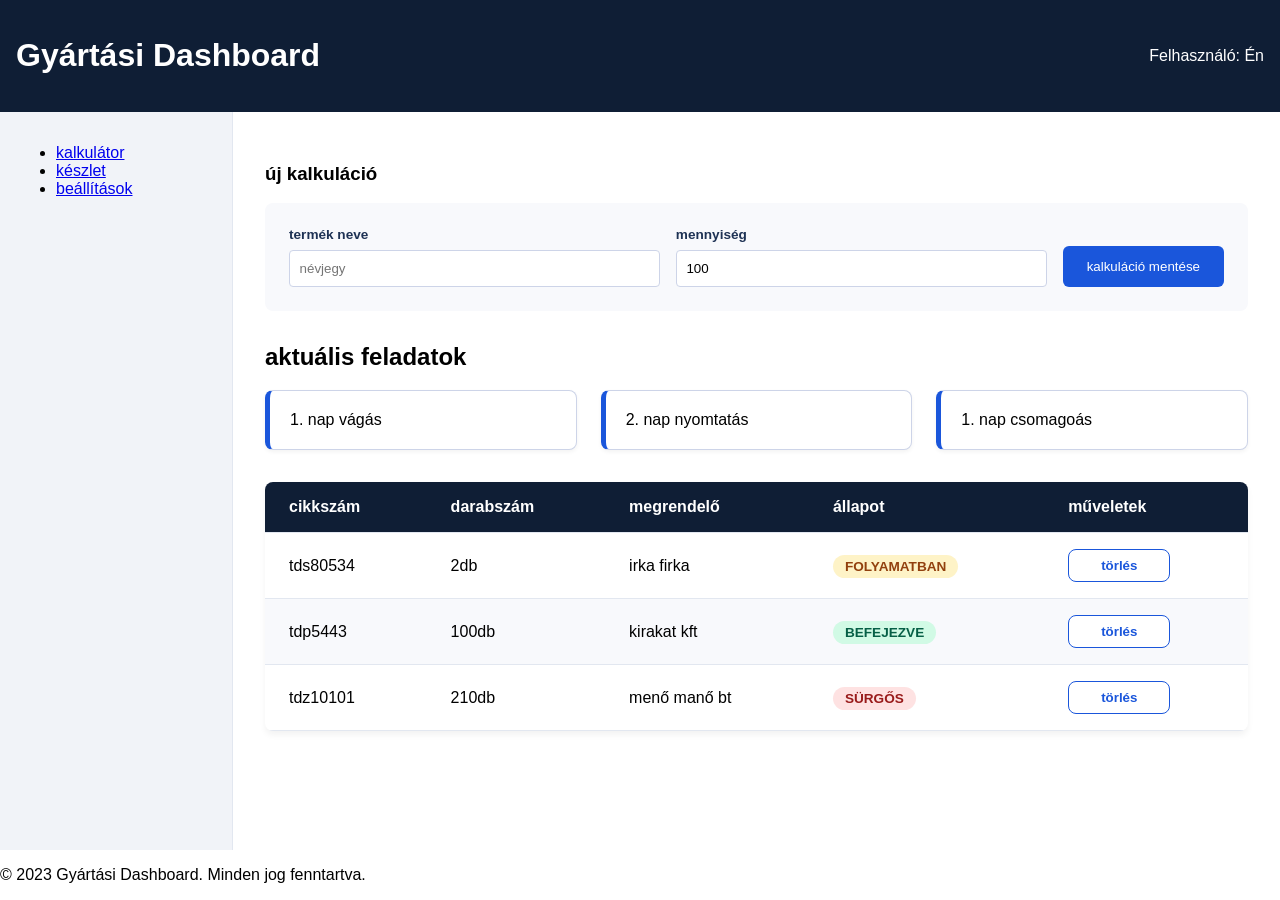
==== 1.6/index.html @ 465717ae "verzió 1.6" ====
<!DOCTYPE html>
<html lang="hu">
<head>
    <meta charset="UTF-8">
    <meta name="viewport" content="width=device-width, initial-scale=1.0">
    <title>tanulás 1.5</title>
    <link rel="stylesheet" href="style.css">
</head>
<body>
    <header>
        <h1>Gyártási Dashboard</h1>
        <nav>Felhasználó: Én</nav>
    </header>

    <main class="container">
        <aside class="sidebar">
            <ul>
                <li><a href="#">kalkulátor</a></li>
                <li><a href="#">készlet</a></li>
                <li><a href="#">beállítások</a></li>
            </ul>
        </aside>
        
        <section class="content">
            <div class="calculator-box">
            <h3>új kalkuláció</h3>
                <form class="calc-form">
                    <div class="input-group">
                        <label for="product-name">termék neve</label>
                        <input type="text" id="product-name" name="product-name" required placeholder="névjegy">
                    </div>

                    <div class="input-group">
                        <label for="quantity">mennyiség</label>
                        <input type="number" id="quantity" name="quantity" min="1" value="100">
                    </div>

                    <button class="btn-primary" type="submit">kalkuláció mentése</button>
                </form>
            </div>
            <h2>aktuális feladatok</h2>
            <div class="card-grid">
                <article class="card">1. nap vágás</article>
                <article class="card">2. nap nyomtatás</article>
                <article class="card">1. nap csomagoás</article>
            </div>

            <table class="production-table">
                <thead>
                    <tr>
                        <th>cikkszám</th>
                        <th>darabszám</th>
                        <th>megrendelő</th>
                        <th>állapot</th>
                        <th>műveletek</th>
                    </tr>
                </thead>
                <tbody>
                    <tr>
                        <td>tds80534</td>
                        <td>2db</td>
                        <td>irka firka</td>
                        <td><span class="status status-pending">folyamatban</span></td>
                        <td><button class="btn-outline">törlés</button></td>
                    </tr>
                    <tr>
                        <td>tdp5443</td>
                        <td>100db</td>
                        <td>kirakat kft</td>
                        <td><span class="status status-complete">befejezve</span></td>
                        <td><button class="btn-outline">törlés</button></td>
                    </tr>
                    <tr>
                        <td>tdz10101</td>
                        <td>210db</td>
                        <td>menő manő bt</td>
                        <td><span class="status status-urgent">sürgős</span></td>
                        <td><button class="btn-outline">törlés</button></td>
                    </tr>
                </tbody>
            </table>

        </section>
    </main>
    <footer>
        <p>&copy; 2023 Gyártási Dashboard. Minden jog fenntartva.</p>
    </footer>
</body>
</html>
---- 1.6/style.css ----
:root{
    --primary-blue: #1a56db;
    --primary-green: #d1fae5;
    --bg-light:#f8f9fc;
}

body{
    margin: 0;
    font-family: sans-serif;
    display: flex;
    flex-direction: column;
    min-height: 100vh;
}
header{
    background-color: #0f1e35;
    color: white;
    padding: 1rem;
    display: flex;
    justify-content: space-between;
    align-items: center;
}

.container{
    display: flex;
    flex: 1;
}

.sidebar{
    width: 200px;
    background-color: #f1f3f8;
    padding: 1rem;
    border-right: 1px solid #e2e7f0;;
}
.content{
    flex: 1;
    padding: 2rem;
}
.card-grid{
    display: grid;
    grid-template-columns: repeat(3, 1fr);
    gap: 1.5rem;
    margin-top: 1rem;
}
.card{
    background: white;
    border: 1px solid #cdd4e8;
    padding: 20px;
    border-radius: 8px;
    box-shadow: 0 2px 4px rgba(0,0,0,0.05);
    border-left: 5px solid var(--primary-blue);
}

.calc-form{
    display: grid;
    grid-template-columns: 1fr 1fr auto;
    gap: 1rem;
    align-items: end;
    background: var(--bg-light);
    padding: 1.5rem;
    border-radius: 8px;
    margin-bottom: 2rem;
}

.input-group{
    display: flex;
    flex-direction: column;
    gap: 0.5rem;
}

.input-group label{
    font-weight: bold;
    font-size: 0.85rem;
    color: #1e3254;
}

input{
    padding: 0.6rem;
    border: 1px solid #cdd4e8;
    border-radius: 4px;
}

input:focus{
    outline: none;
    border-color: var(--primary-blue);
    box-shadow: 0 0 0 3px rgba(26,86,219,0.2);
    transition: all 1.3s ease;
}

.btn-primary{
    background-color: var(--primary-blue);
    color: white;
    border: none;
    padding: 0.8rem 1.5rem;
    border-radius: 6px;
}

.btn-primary:hover{
    background-color: #1647b5;
    transform: translateY(-1px);
}

.btn-primary:active{
    transform: translateY(0);
}

.production-table{
    width: 100%;
    border-collapse:collapse;
    background-color: white;
    border-radius: 8px;
    overflow:hidden;
    box-shadow: 0 4px 6px rgba(0,0,0,0.05);
    margin-top: 2rem;
}

.production-table thead{
    background-color: #0f1e35;
    color:white;
    text-align:left;
}

.production-table th,
.production-table td{
    padding: 1rem 1.5rem;
    border-bottom: 1px solid #e2e7f0;
}

.production-table tbody tr:nth-child(even){
    background-color: var(--bg-light);
}

.production-table tbody tr:hover{
    background-color: #edf2ff;
    transition: backgrouns-color 0.2s;
}

.status{
    padding:0.25rem 0.75rem;
    border-radius: 20px;
    font-size: 0.85rem;
    font-weight: bold;
    text-transform: uppercase;
}

.status-pending{
    background-color: #fef3c7;
    color: #92400e;
}

.status-complete{
    background-color: var(--primary-green);
    color: #065f46;
}

.status-urgent{
    background-color: #fee2e2;
    color: #991b1b;
}

.btn-outline{
    background-color:white;
    color: var(--primary-blue);
    border: 1px solid var(--primary-blue);
    padding: 0.5rem 2rem;
    border-radius:8px;
    font-weight:bold;
    transition: all ease 0.2s;
}

.btn-outline:hover{
    background-color: var(--primary-blue);
    box-shadow: 0 0 0 3px rgba(26,86,219,0.2);
    color:white;
}

@media (max-width: 768px) {
    .card-grid{
        grid-template-columns: 1fr;
    }
}
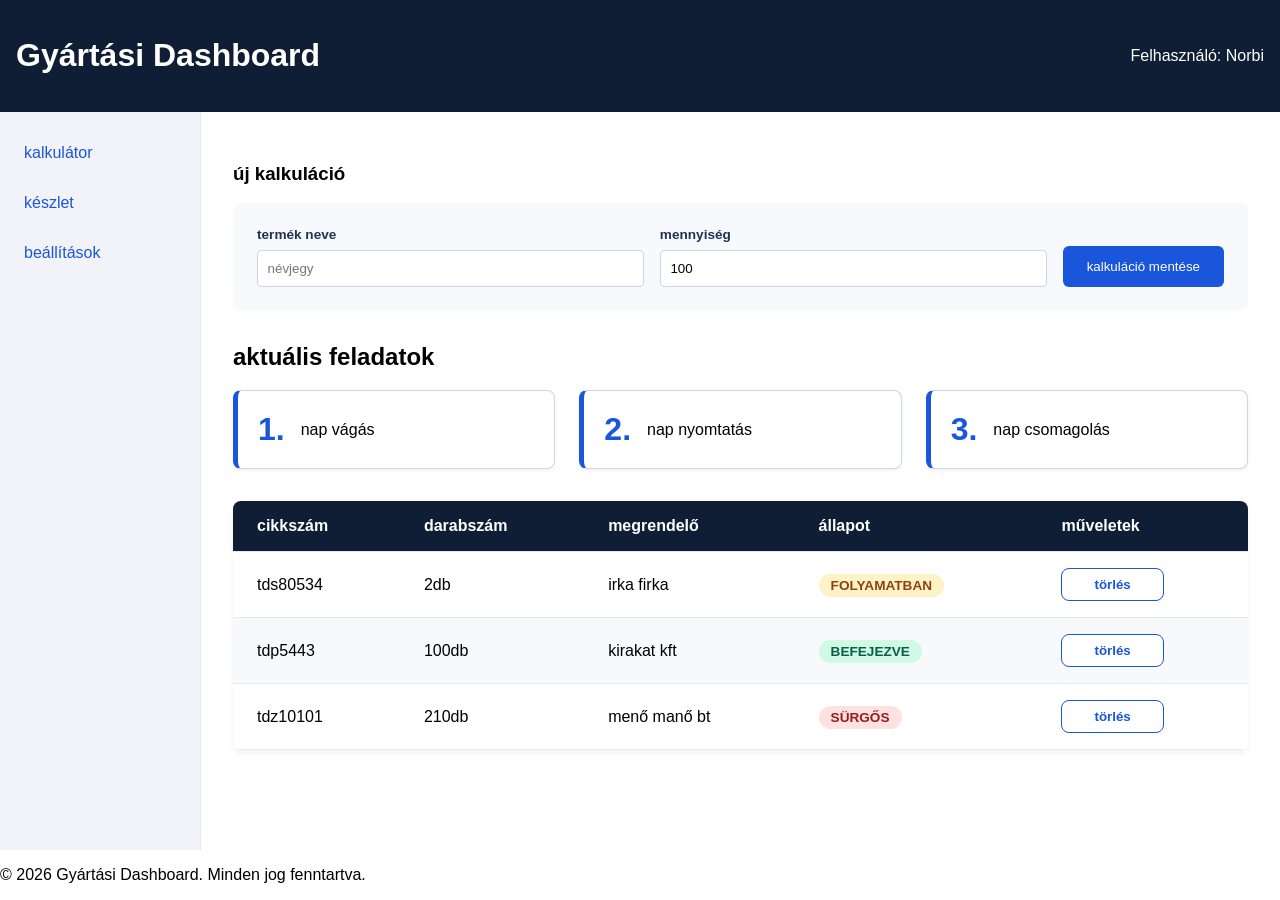
==== commit bf734328: "kártya módosítás" ====
--- a/1.6/index.html
+++ b/1.6/index.html
@@ -9,7 +9,7 @@
 <body>
     <header>
         <h1>Gyártási Dashboard</h1>
-        <nav>Felhasználó: Én</nav>
+        <nav>Felhasználó: Norbi</nav>
     </header>
 
     <main class="container">
@@ -40,9 +40,18 @@
             </div>
             <h2>aktuális feladatok</h2>
             <div class="card-grid">
-                <article class="card">1. nap vágás</article>
-                <article class="card">2. nap nyomtatás</article>
-                <article class="card">1. nap csomagoás</article>
+                <article class="card">
+                    <span class="card-number">1.</span>
+                    <span class="card-text">nap vágás</span>
+                </article>
+                <article class="card">
+                    <span class="card-number">2.</span>
+                    <span class="card-text">nap nyomtatás</span>
+                </article>
+                <article class="card">
+                    <span class="card-number">3.</span>
+                    <span class="card-text">nap csomagolás</span>
+                </article>
             </div>
 
             <table class="production-table">
@@ -83,7 +92,7 @@
         </section>
     </main>
     <footer>
-        <p>&copy; 2023 Gyártási Dashboard. Minden jog fenntartva.</p>
+        <p>&copy; 2026 Gyártási Dashboard. Minden jog fenntartva.</p>
     </footer>
 </body>
 </html>
--- a/1.6/style.css
+++ b/1.6/style.css
@@ -28,7 +28,7 @@
 .sidebar{
     width: 200px;
     background-color: #f1f3f8;
-    padding: 1rem;
+    
     border-right: 1px solid #e2e7f0;;
 }
 .content{
@@ -48,6 +48,15 @@
     border-radius: 8px;
     box-shadow: 0 2px 4px rgba(0,0,0,0.05);
     border-left: 5px solid var(--primary-blue);
+    display:flex;
+    align-items:center;
+    gap:1rem;
+}
+
+.card-number{
+    font-size: 2rem;
+    font-weight:bold;
+    color: var(--primary-blue);
 }
 
 .calc-form{
@@ -173,6 +182,31 @@
     color:white;
 }
 
+.sidebar ul{
+    list-style:none;
+    display:block;
+    width: 100%;
+    padding:0;
+}
+
+.sidebar a{
+    text-decoration: none;
+    color: var(--primary-blue);
+    display: block;
+    padding:1rem 1.5rem;
+    width:calc(100% -3rem);
+    transition: all ease 0.2s;
+}
+
+.sidebar li:hover{
+    background-color: #a7a7a7;
+}
+
+.sidebar li a:hover{
+    color:white;
+    background-color: #a7a7a7;
+}
+
 @media (max-width: 768px) {
     .card-grid{
         grid-template-columns: 1fr;
